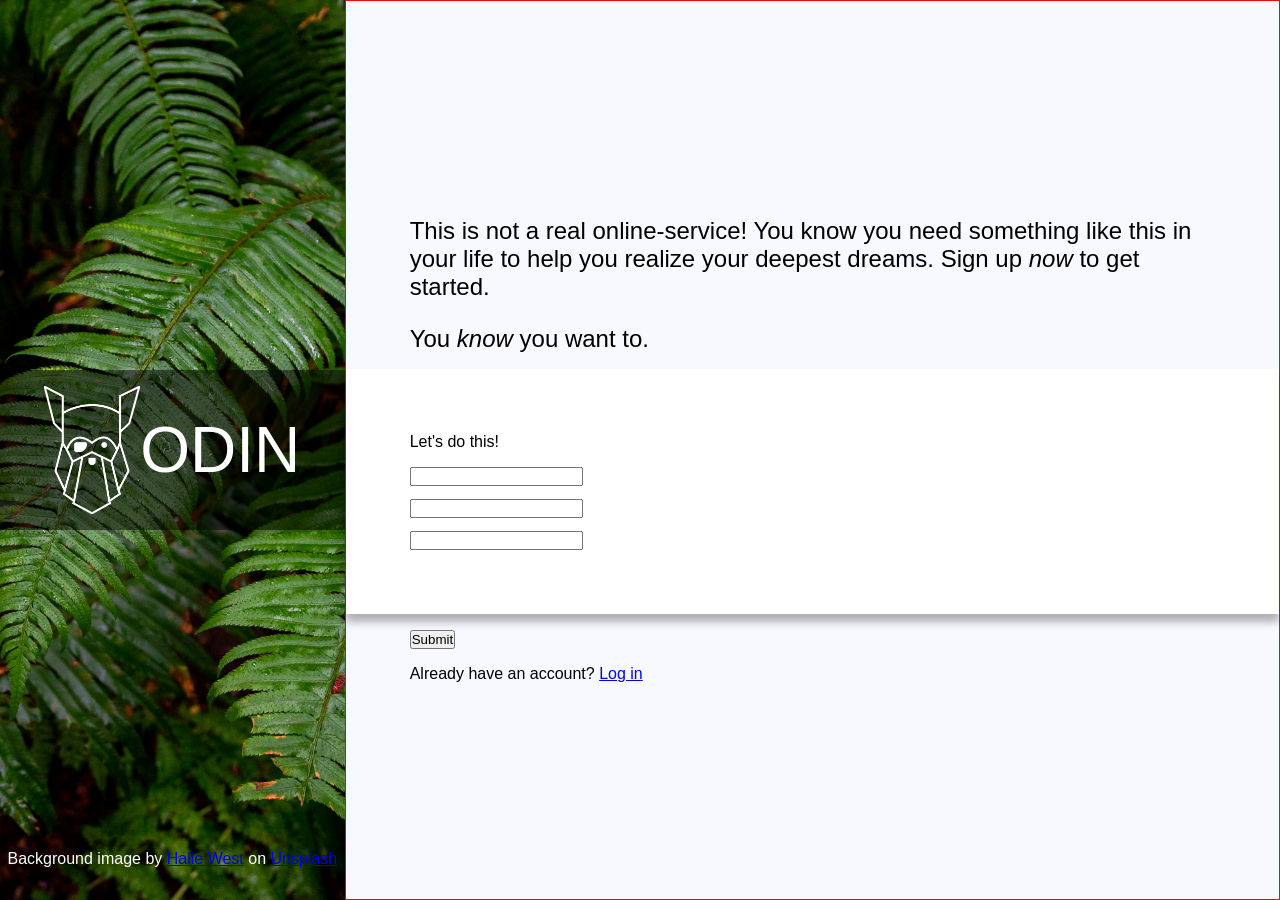
==== index.html @ 02d141a9 "Initial commit" ====
<!doctype html>
<html lang="en-US">
  <head>
    <meta charset="UTF-8" />
    <meta name="viewport" content="width=device-width, initial-scale=1.0" />
    <title>Odin Sign-Up Form</title>
    <link rel="stylesheet" href="styles.css" />
  </head>
  <body>
    <div class="container container--body">
      <header class="header header--page">
        <div class="banner">
          <div class="logo logo--page">
            <img
              class="logo-image"
              src="odin-lined.png"
              alt="The Odin Project logo"
            />
          </div>
          <div class="lettermark">ODIN</div>
        </div>

        <div class="image-credit">
          Background image by
          <a href="https://unsplash.com/@haliewestphoto">Halie West</a> on
          <a href="https://unsplash.com">Unsplash</a>
        </div>
      </header>

      <main class="main flow debug">
        <header class="header header--main flow">
          <div class="container container--main flow">
            <p>
              This is not a real online-service! You know you need something
              like this in your life to help you realize your deepest dreams.
              Sign up
              <em>now</em> to get started.
            </p>
            <p>You <em>know</em> you want to.</p>
          </div>
        </header>

        <form id="myform" class="form flow" action="#" method="post">
          <div class="container container--main flow">
            <header>Let's do this!</header>
            <div class="container--form flow">
              <input type="text" />
              <input type="text" />
              <input type="text" />
            </div>
          </div>
        </form>

        <div class="container container--main">
          <button type="submit" form="myform" class="button button--submit">
            <div class="button-content">Submit</div>
          </button>
        </div>

        <footer>
          <div class="container container--main flow">
            Already have an account? <a href="#">Log in</a>
          </div>
        </footer>
      </main>
    </div>
  </body>
</html>
---- styles.css ----
* {
  box-sizing: border-box;
  margin: 0;
  padding: 0;
}

.debug {
  border: 1px solid red;
}

.debug--hidden {
  visibility: hidden;
}

img {
  display: block;
  /* height: 100%; */
}

.flow > * + * {
  margin-top: 1em;
}

body {
  width: 100vw;
  display: flex;
  justify-content: center;

  font-family: sans-serif;

  background-color: ghostwhite;
}

.mockup {
  position: relative;
  /* background-repeat: no-repeat; */
}

.mockup::before {
  content: '';  /* Initialize the pseudo-element with the content property. */
  display: block;
  position: absolute;
  top: 0;
  left: 0;
  width: 100%;
  height: 100%;

  /* The mockup image */
  background-image: url(sign-up-form.png);
  background-repeat: no-repeat;
  background-position: 50% 0;
  background-size: contain;
  opacity: 0.6;
}

.container--body {
  max-width: min(1920px, 100%);
  display: flex;
}

/* 

.header {
}

 */

.header--page {
  position: relative;
  overflow: hidden;
  width: 50%;
  max-width: min(42rem, 100%);
  height: 100vh;
  display: flex;
  flex-direction: column;
  justify-content: flex-end;
}

.header--page::before {
  content: '';
  display: block;
  position: absolute;
  top: 0;
  left: 0;
  width: 100%;
  height: 100%;
  background-image: url(header-background.jpg);
  background-repeat: no-repeat;
  background-position: 50% 0;
  background-size: cover;
}

.banner {
  position: absolute;
  top: calc(50% - 5rem);
  left: 0;
  width: 100%;
  height: 10rem;
  display: flex;
  justify-content: center;
}

.banner::before {
  content: ''; /* Initialize the pseudo-element with the content property. */
  display: block;
  position: absolute;
  top: 0;
  left: 0;
  width: 100%;
  height: 100%;
  z-index: 0;
  background-color: black;
  opacity: 0.5;
} 

.logo {
  position: relative;
  max-width: 10rem;
  height: 100%;
}

.logo-image {
  padding-block: 1em;
  width: 100%;
  max-height: 100%;
  object-fit: contain;
}

.lettermark {
  position: relative;
  color: white;
  align-self: center;
  font-size: 4rem;
}

.image-credit {
  text-align: center;
  margin-block: 2em;
  position: relative;
  color: white;
}

.links--image-credit:visited {
  color:azure
}




.main {
  position: relative;
  min-height: 100vh;
  display: flex;
  flex-direction: column;
  justify-content: center;
}

.main::before {
  content: '';
  position: absolute;
  top: 0;
  left: 0;
  width: 100%;
  height: 100%;

}

.container--main {
  padding-inline: 4rem;
}

.header--main {
  font-size: 1.5rem;
}

.form {
  position: relative;
  background-color: white;
  padding: 4rem 0;
  box-shadow: 00 0.5em 0.5em rgb(0 0 0 / 0.3);
}

.button--submit {
  max-width: 6rem;
}

input {
  display: block;
}
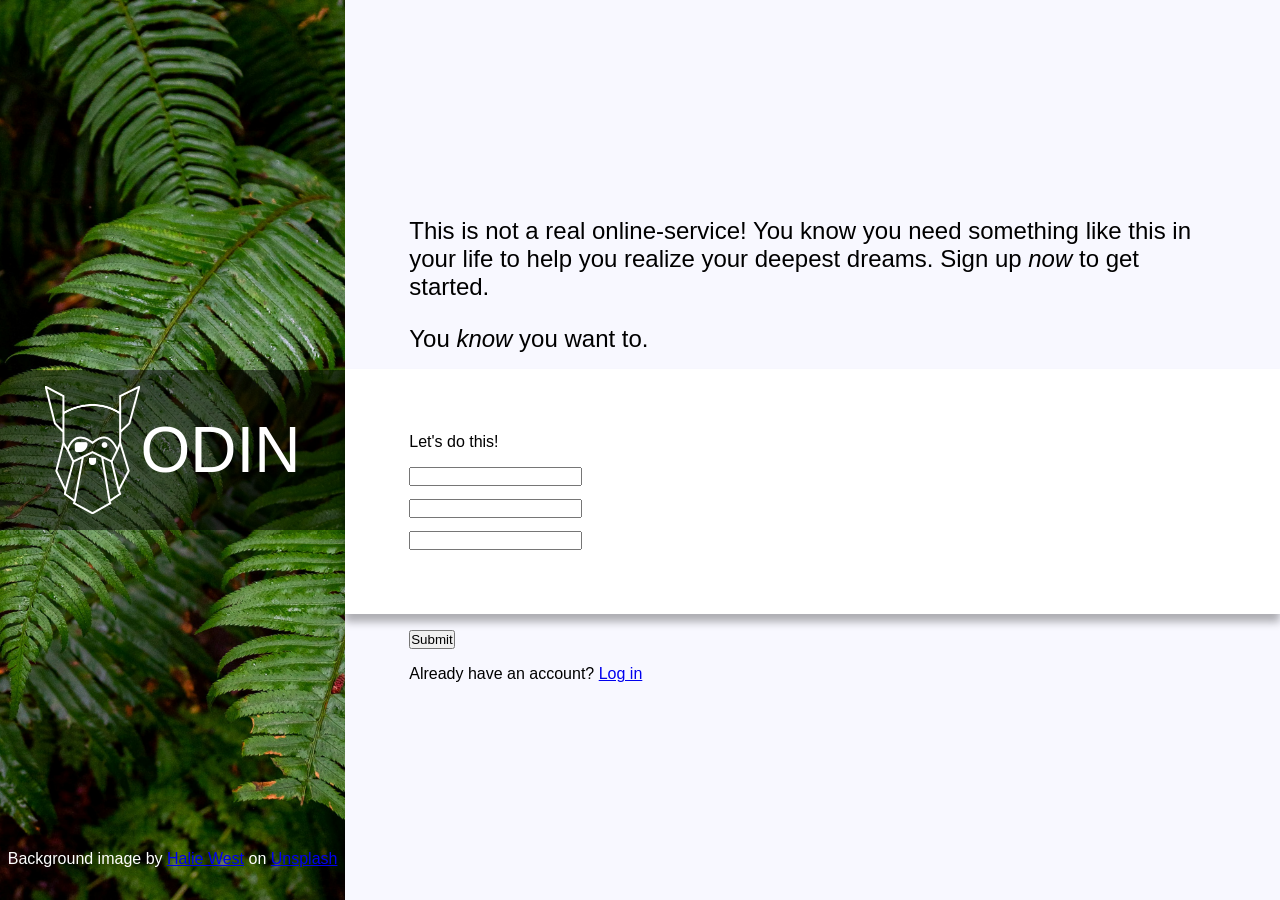
==== commit bed55789: "Remove debug class from main element" ====
--- a/index.html
+++ b/index.html
@@ -27,7 +27,7 @@
         </div>
       </header>
 
-      <main class="main flow debug">
+      <main class="main flow">
         <header class="header header--main flow">
           <div class="container container--main flow">
             <p>
--- a/styles.css
+++ b/styles.css
@@ -88,6 +88,10 @@
   background-repeat: no-repeat;
   background-position: 50% 0;
   background-size: cover;
+}
+
+.header--page a:visited {
+  color: aliceblue;
 }
 
 .banner {
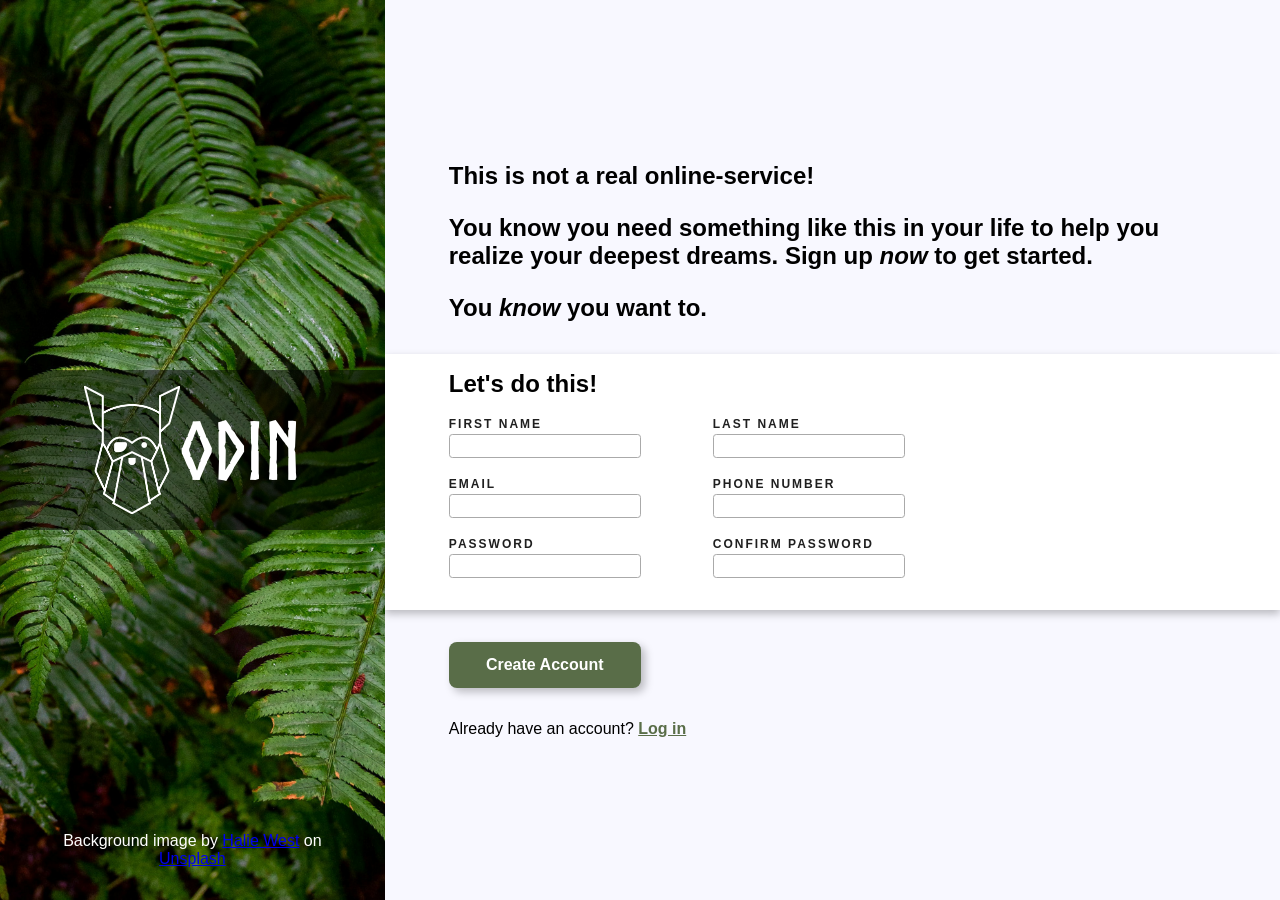
==== commit e0faecec: "Add form labels and style" ====
--- a/index.html
+++ b/index.html
@@ -30,36 +30,57 @@
       <main class="main flow">
         <header class="header header--main flow">
           <div class="container container--main flow">
+            <p>This is not a real online-service!</p>
             <p>
-              This is not a real online-service! You know you need something
-              like this in your life to help you realize your deepest dreams.
-              Sign up
-              <em>now</em> to get started.
+              You know you need something like this in your life to help
+              you realize your deepest dreams. Sign up <em>now</em> to get
+              started.
             </p>
             <p>You <em>know</em> you want to.</p>
           </div>
         </header>
 
         <form id="myform" class="form flow" action="#" method="post">
-          <div class="container container--main flow">
-            <header>Let's do this!</header>
-            <div class="container--form flow">
-              <input type="text" />
-              <input type="text" />
-              <input type="text" />
+          <div class="container container--main form__container flow">
+            <header class="form__heading">Let's do this!</header>
+            <div class="form__container--form-inner">
+              <div class="form__group">
+                <label class="form__label" for="">First Name</label>
+                <input class="form__input" type="text" />
+              </div>
+              <div class="form__group">
+                <label class="form__label" for="">Last Name</label>
+                <input class="form__input" type="text" />
+              </div>
+              <div class="form__group">
+                <label class="form__label" for="">Email</label>
+                <input class="form__input" type="text" />
+              </div>
+              <div class="form__group">
+                <label class="form__label" for="">Phone Number</label>
+                <input class="form__input" type="text" />
+              </div>
+              <div class="form__group">
+                <label class="form__label" for="">Password</label>
+                <input class="form__input" type="text" />
+              </div>
+              <div class="form__group">
+                <label class="form__label" for="">Confirm Password</label>
+                <input class="form__input" type="text" />
+              </div>
             </div>
           </div>
         </form>
 
         <div class="container container--main">
           <button type="submit" form="myform" class="button button--submit">
-            <div class="button-content">Submit</div>
+            <div class="button-content">Create Account</div>
           </button>
         </div>
 
-        <footer>
+        <footer class="footer footer--main">
           <div class="container container--main flow">
-            Already have an account? <a href="#">Log in</a>
+            Already have an account? <a class="link link--login" href="#">Log in</a>
           </div>
         </footer>
       </main>
--- a/styles.css
+++ b/styles.css
@@ -1,3 +1,16 @@
+@font-face {
+  font-family: 'Norse Bold';
+  src: url(assets/Norsebold.otf);
+}
+
+:root {
+  --color__sage: #596D48;
+  --color__input-border: #AAAAAA;
+  --color__input-label: #1F1F1F;
+
+  --font-stack__primary: 'Source Sans Pro', 'Segoe UI', sans-serif;
+}
+
 * {
   box-sizing: border-box;
   margin: 0;
@@ -26,7 +39,7 @@
   display: flex;
   justify-content: center;
 
-  font-family: sans-serif;
+  font-family: var(--font-stack__primary);
 
   background-color: ghostwhite;
 }
@@ -70,6 +83,7 @@
   overflow: hidden;
   width: 50%;
   max-width: min(42rem, 100%);
+  min-width: 24rem;
   height: 100vh;
   display: flex;
   flex-direction: column;
@@ -131,15 +145,17 @@
 }
 
 .lettermark {
+  font-family: 'Norse Bold';
   position: relative;
   color: white;
   align-self: center;
-  font-size: 4rem;
+  font-size: 5rem;
 }
 
 .image-credit {
   text-align: center;
   margin-block: 2em;
+  margin-inline: 2em;
   position: relative;
   color: white;
 }
@@ -173,21 +189,77 @@
   padding-inline: 4rem;
 }
 
-.header--main {
+.header--main,
+.form__heading {
   font-size: 1.5rem;
+  font-weight: 600;
 }
 
 .form {
   position: relative;
   background-color: white;
-  padding: 4rem 0;
-  box-shadow: 00 0.5em 0.5em rgb(0 0 0 / 0.3);
+  margin-top: 2rem;
+  padding: 1rem 0 2rem 0;
+  box-shadow: 0 0.25em 0.5em rgb(0 0 0 / 0.25);
+}
+
+.form__container--form-inner {
+  display: grid;
+  grid-template-columns: 1fr 1fr;
+  grid-gap: 1em;
+  max-width: 32rem;
+}
+
+
+
+.form__group {
+
+}
+
+.form__label {
+  text-transform: uppercase;
+  font-size: 0.75rem;
+  font-weight: 600;
+  letter-spacing: 0.125rem;
+  color: var(--color__input-label);
+}
+
+.form__input {
+  display: block;
+  max-width: 12rem;
+  width: 100%;
+  min-height: 1.5rem;
+  margin-top: 0.125rem;
+
+  padding-inline: 0.5rem;
+
+  border-radius: 0.25em;
+  border: 1px solid var(--color__input-border);
 }
 
 .button--submit {
-  max-width: 6rem;
-}
-
-input {
-  display: block;
+  margin-top: 1rem;
+  max-width: 12rem;
+  width: 100%;
+  padding: 0.875em;
+  background-color: var(--color__sage);
+  color: white;
+
+  font-size: 1rem;
+  font-weight: 600;
+  box-shadow: 0.25em 0.25em 0.5em rgb(0 0 0 / 0.25);
+
+  border: none;
+  border-radius: 0.5em;
+
+  cursor: pointer;
+}
+
+.footer--main {
+  margin-top: 2rem;
+}
+
+.link--login {
+  font-weight: bold;
+  color: var(--color__sage);
 }
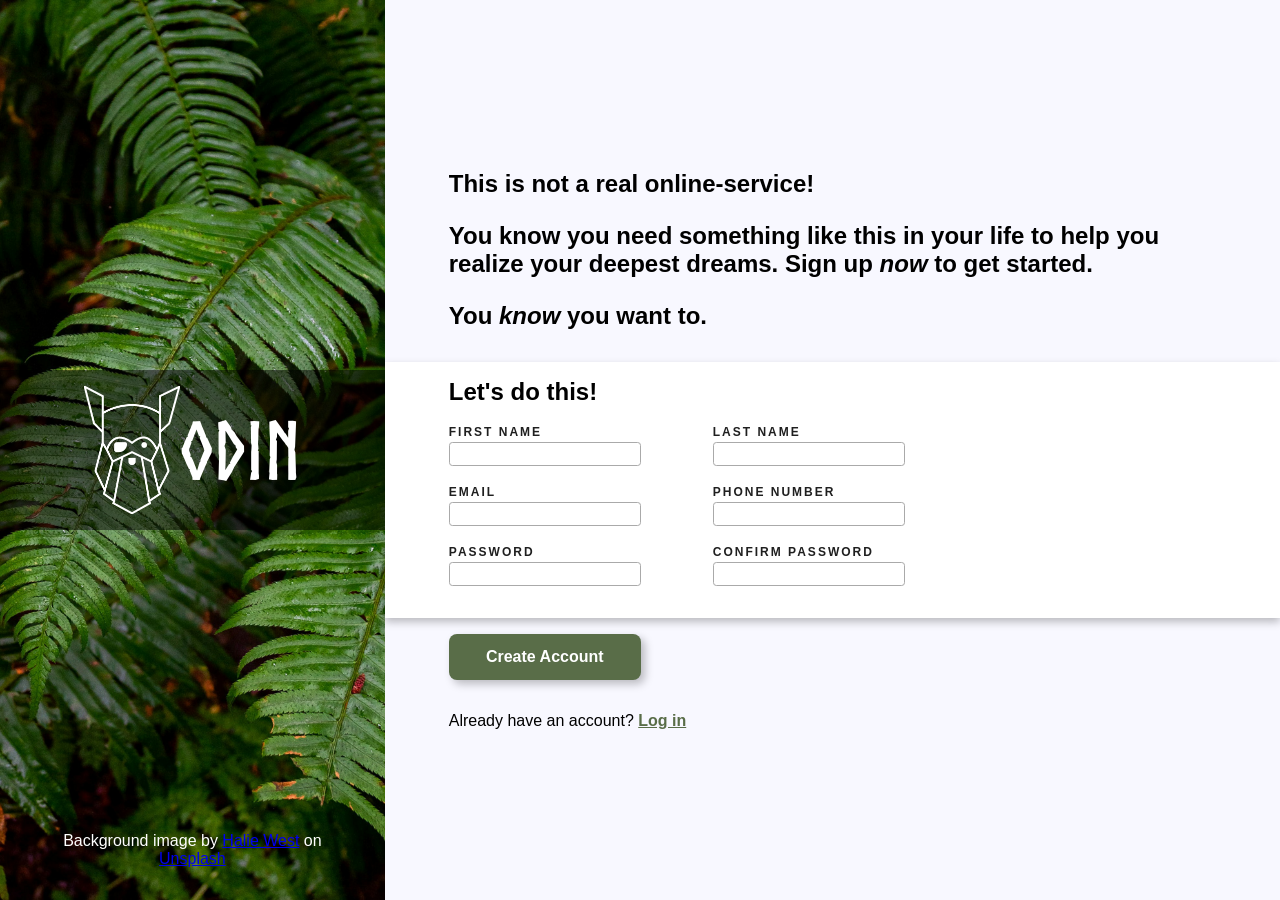
==== commit f3678cf8: "Fix positioning and password pattern bugs" ====
--- a/index.html
+++ b/index.html
@@ -28,61 +28,77 @@
       </header>
 
       <main class="main flow">
-        <header class="header header--main flow">
-          <div class="container container--main flow">
-            <p>This is not a real online-service!</p>
-            <p>
-              You know you need something like this in your life to help
-              you realize your deepest dreams. Sign up <em>now</em> to get
-              started.
-            </p>
-            <p>You <em>know</em> you want to.</p>
-          </div>
-        </header>
-
-        <form id="myform" class="form flow" action="#" method="post">
-          <div class="container container--main form__container flow">
-            <header class="form__heading">Let's do this!</header>
-            <div class="form__container--form-inner">
-              <div class="form__group">
-                <label class="form__label" for="">First Name</label>
-                <input class="form__input" type="text" />
-              </div>
-              <div class="form__group">
-                <label class="form__label" for="">Last Name</label>
-                <input class="form__input" type="text" />
-              </div>
-              <div class="form__group">
-                <label class="form__label" for="">Email</label>
-                <input class="form__input" type="text" />
-              </div>
-              <div class="form__group">
-                <label class="form__label" for="">Phone Number</label>
-                <input class="form__input" type="text" />
-              </div>
-              <div class="form__group">
-                <label class="form__label" for="">Password</label>
-                <input class="form__input" type="text" />
-              </div>
-              <div class="form__group">
-                <label class="form__label" for="">Confirm Password</label>
-                <input class="form__input" type="text" />
+        <div class="main__container">
+          <header class="header header--main flow">
+            <div class="container container--main flow">
+              <p>This is not a real online-service!</p>
+              <p>
+                You know you need something like this in your life to help you
+                realize your deepest dreams. Sign up <em>now</em> to get started.
+              </p>
+              <p>You <em>know</em> you want to.</p>
+            </div>
+          </header>
+          <form id="sign-up" class="form flow" action="#" method="post">
+            <div class="container container--main form__container flow">
+              <header class="form__heading">Let's do this!</header>
+              <div class="form__container--form-inner">
+                <div class="form__group">
+                  <!-- The browser ensures an input value adheres with the constraints defined by the type, min, max, step, minlength, maxlength, pattern, and required attributes. -->
+                  <label class="form__label" for="">First Name</label>
+                  <input class="form__input" type="text" name="firstname" />
+                </div>
+                <div class="form__group">
+                  <label class="form__label" for="">Last Name</label>
+                  <input class="form__input" type="text" name="lastname" />
+                </div>
+                <div class="form__group">
+                  <label class="form__label" for="">Email</label>
+                  <input class="form__input" type="email" name="email" required />
+                </div>
+                <div class="form__group">
+                  <label class="form__label" for="">Phone Number</label>
+                  <input class="form__input" type="tel" name="phone-number" />
+                </div>
+                <div class="form__group">
+                  <label class="form__label" for="">Password</label>
+                  <input
+                    class="form__input"
+                    type="password"
+                    name="password"
+                    minlength="8"
+                    maxlength="32"
+                    pattern="^(?=.*[a-z])(?=.*[A-Z])(?=.*\d)(?=.*[@$!%*?&])[A-Za-z\d@$!%*?&]{8,32}$"
+                    required
+                  />
+                </div>
+                <div class="form__group">
+                  <label class="form__label" for="">Confirm Password</label>
+                  <input
+                    class="form__input"
+                    type="password"
+                    name="password"
+                    minlength="8"
+                    maxlength="32"
+                    pattern="^(?=.*[a-z])(?=.*[A-Z])(?=.*\d)(?=.*[@$!%*?&])[A-Za-z\d@$!%*?&]{8,32}$"
+                    required
+                  />
+                </div>
               </div>
             </div>
+          </form>
+          <div class="container container--main">
+            <button type="submit" form="sign-up" class="button button--submit">
+              <div class="button-content">Create Account</div>
+            </button>
           </div>
-        </form>
-
-        <div class="container container--main">
-          <button type="submit" form="myform" class="button button--submit">
-            <div class="button-content">Create Account</div>
-          </button>
+          <footer class="footer footer--main">
+            <div class="container container--main flow">
+              Already have an account?
+              <a class="link link--login" href="#">Log in</a>
+            </div>
+          </footer>
         </div>
-
-        <footer class="footer footer--main">
-          <div class="container container--main flow">
-            Already have an account? <a class="link link--login" href="#">Log in</a>
-          </div>
-        </footer>
       </main>
     </div>
   </body>
--- a/styles.css
+++ b/styles.css
@@ -185,6 +185,10 @@
 
 }
 
+.main__container {
+  position: relative;
+}
+
 .container--main {
   padding-inline: 4rem;
 }
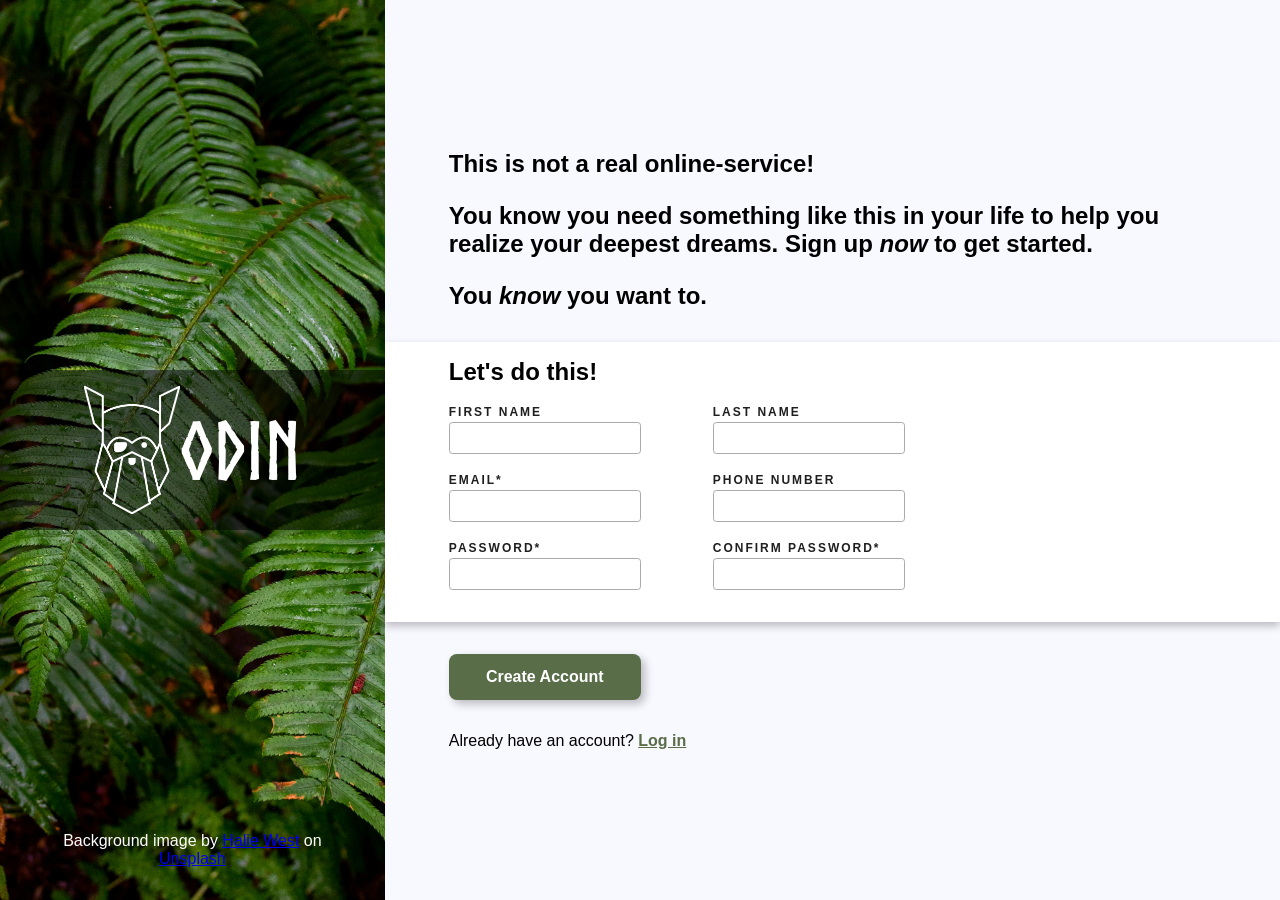
==== commit d0f55257: "Add asterisks to required inputs" ====
--- a/index.html
+++ b/index.html
@@ -53,7 +53,7 @@
                   <input class="form__input" type="text" name="lastname" />
                 </div>
                 <div class="form__group">
-                  <label class="form__label" for="">Email</label>
+                  <label class="form__label" for="">Email*</label>
                   <input class="form__input" type="email" name="email" required />
                 </div>
                 <div class="form__group">
@@ -61,7 +61,7 @@
                   <input class="form__input" type="tel" name="phone-number" />
                 </div>
                 <div class="form__group">
-                  <label class="form__label" for="">Password</label>
+                  <label class="form__label" for="">Password*</label>
                   <input
                     class="form__input"
                     type="password"
@@ -73,7 +73,7 @@
                   />
                 </div>
                 <div class="form__group">
-                  <label class="form__label" for="">Confirm Password</label>
+                  <label class="form__label" for="">Confirm Password*</label>
                   <input
                     class="form__input"
                     type="password"
--- a/styles.css
+++ b/styles.css
@@ -232,7 +232,7 @@
   display: block;
   max-width: 12rem;
   width: 100%;
-  min-height: 1.5rem;
+  min-height: 2rem;
   margin-top: 0.125rem;
 
   padding-inline: 0.5rem;
@@ -242,7 +242,7 @@
 }
 
 .button--submit {
-  margin-top: 1rem;
+  margin-top: 2rem;
   max-width: 12rem;
   width: 100%;
   padding: 0.875em;
